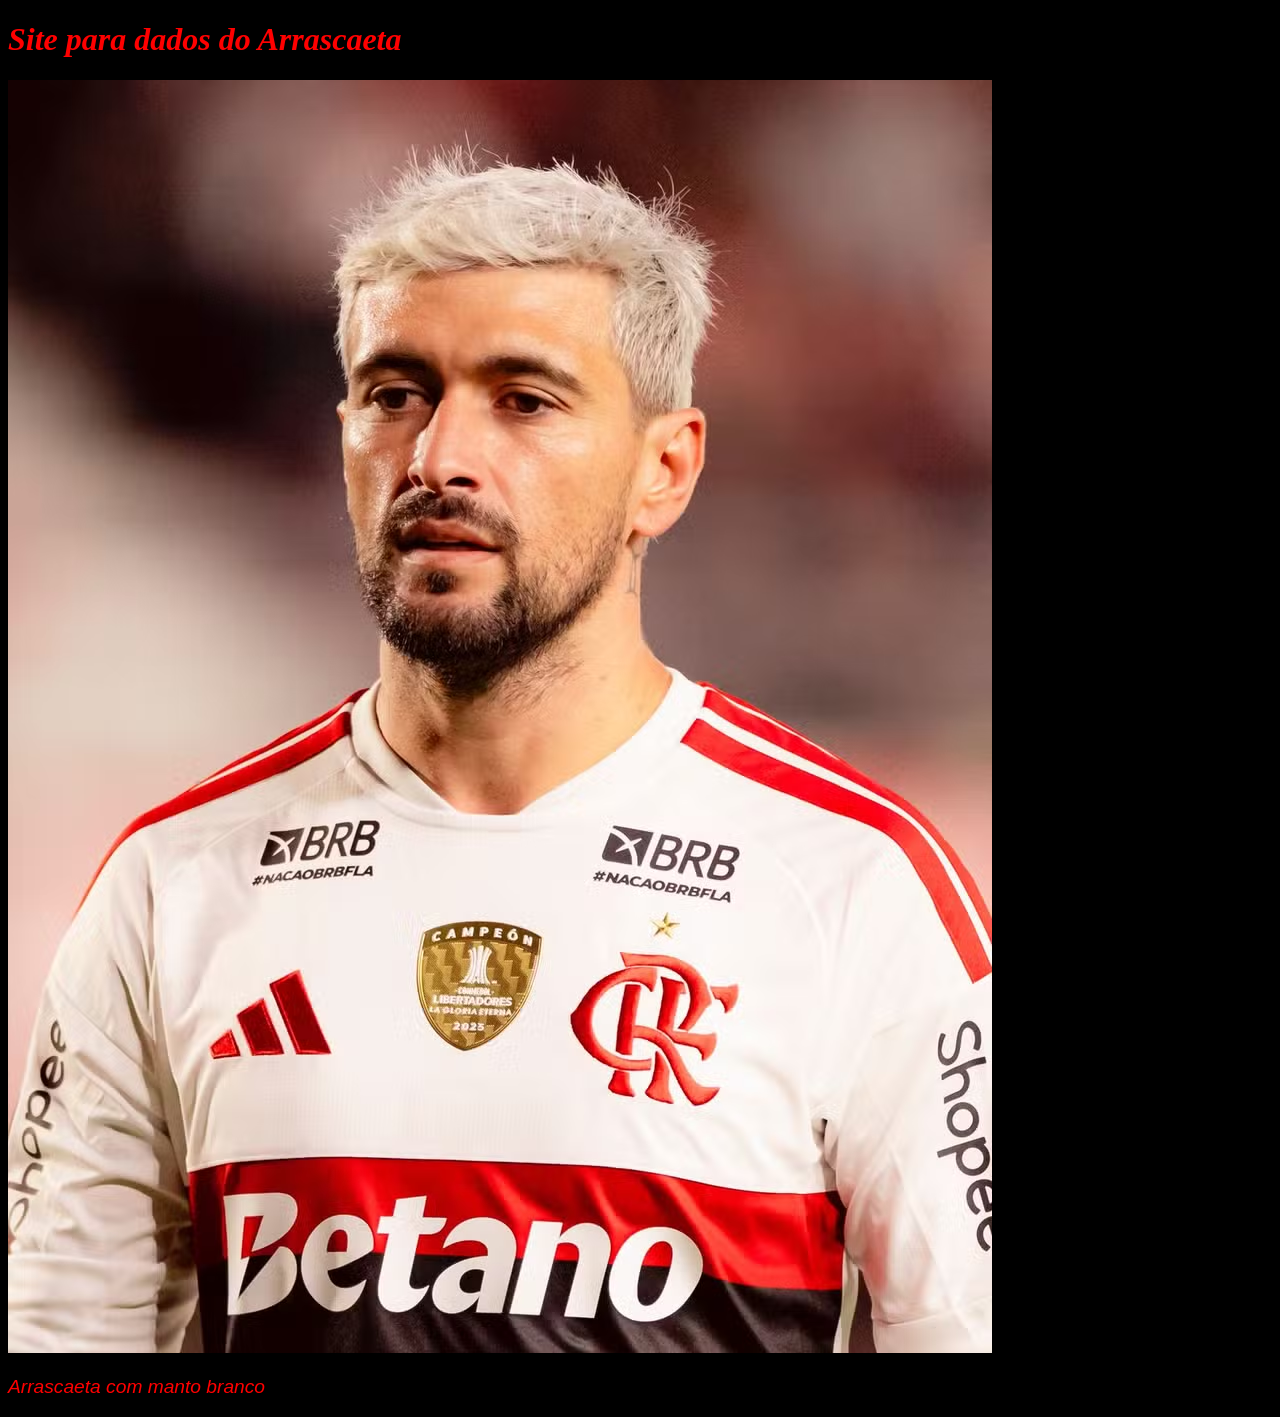
==== arrascasite.html @ 597c54d7 "Primeiro ArrascaMMIT" ====
<!DOCTYPE html>
<html lang="pt-br">
    <head>
        <meta charset="UTF-8">
        <link rel="stylesheet" href="CSS_ARRASCAETA.css"></link>
        <title>Arrascasite</title>
    </head>
    <body>
        <h1 style="color: red;"><span class="titulo-colorido">
            Site para dados do Arrascaeta
        </span></h1>
        <img src="arrascaeta_manto_branco.png" alt="Arrascaeta_manto_branco"></img>
        <!--Para colocar os textos espeficos eu primeiro declaro uma classe com SPAN CLASS="Nomme classe" no texto que quero mudar junto do css -->
        <!--Nao funcionou declarando o Span, usando o style direito no <P> apenas para texte, pesquisar metodo do SPAN depois -->
        <p style="color: red;" ><span class="texto-colorido"> Arrascaeta com manto branco</span></p>
    </body>
</meta>
</html>
---- CSS_ARRASCAETA.css ----
/* Precisa definir em qual classe vai ser aplicado o css para depois aplicar */
body {
    background-color: black;  
}

/* nao funcinou desta maneira
texto-colorido{
    color: red;
    font-family: 'Gill Sans', 'Gill Sans MT', Calibri, 'Trebuchet MS', sans-serif;
    font-style: italic;
}

titulo-colorido{
    color: red;
    font-family: Impact, Haettenschweiler, 'Arial Narrow Bold', sans-serif;
    font-style: oblique;
}
*/

h1 { 
    font-style: italic;
}

p { 
    font-family: Impact, Haettenschweiler, 'Arial Narrow Bold', sans-serif;
    font-style: oblique;
    font-size: larger;
}
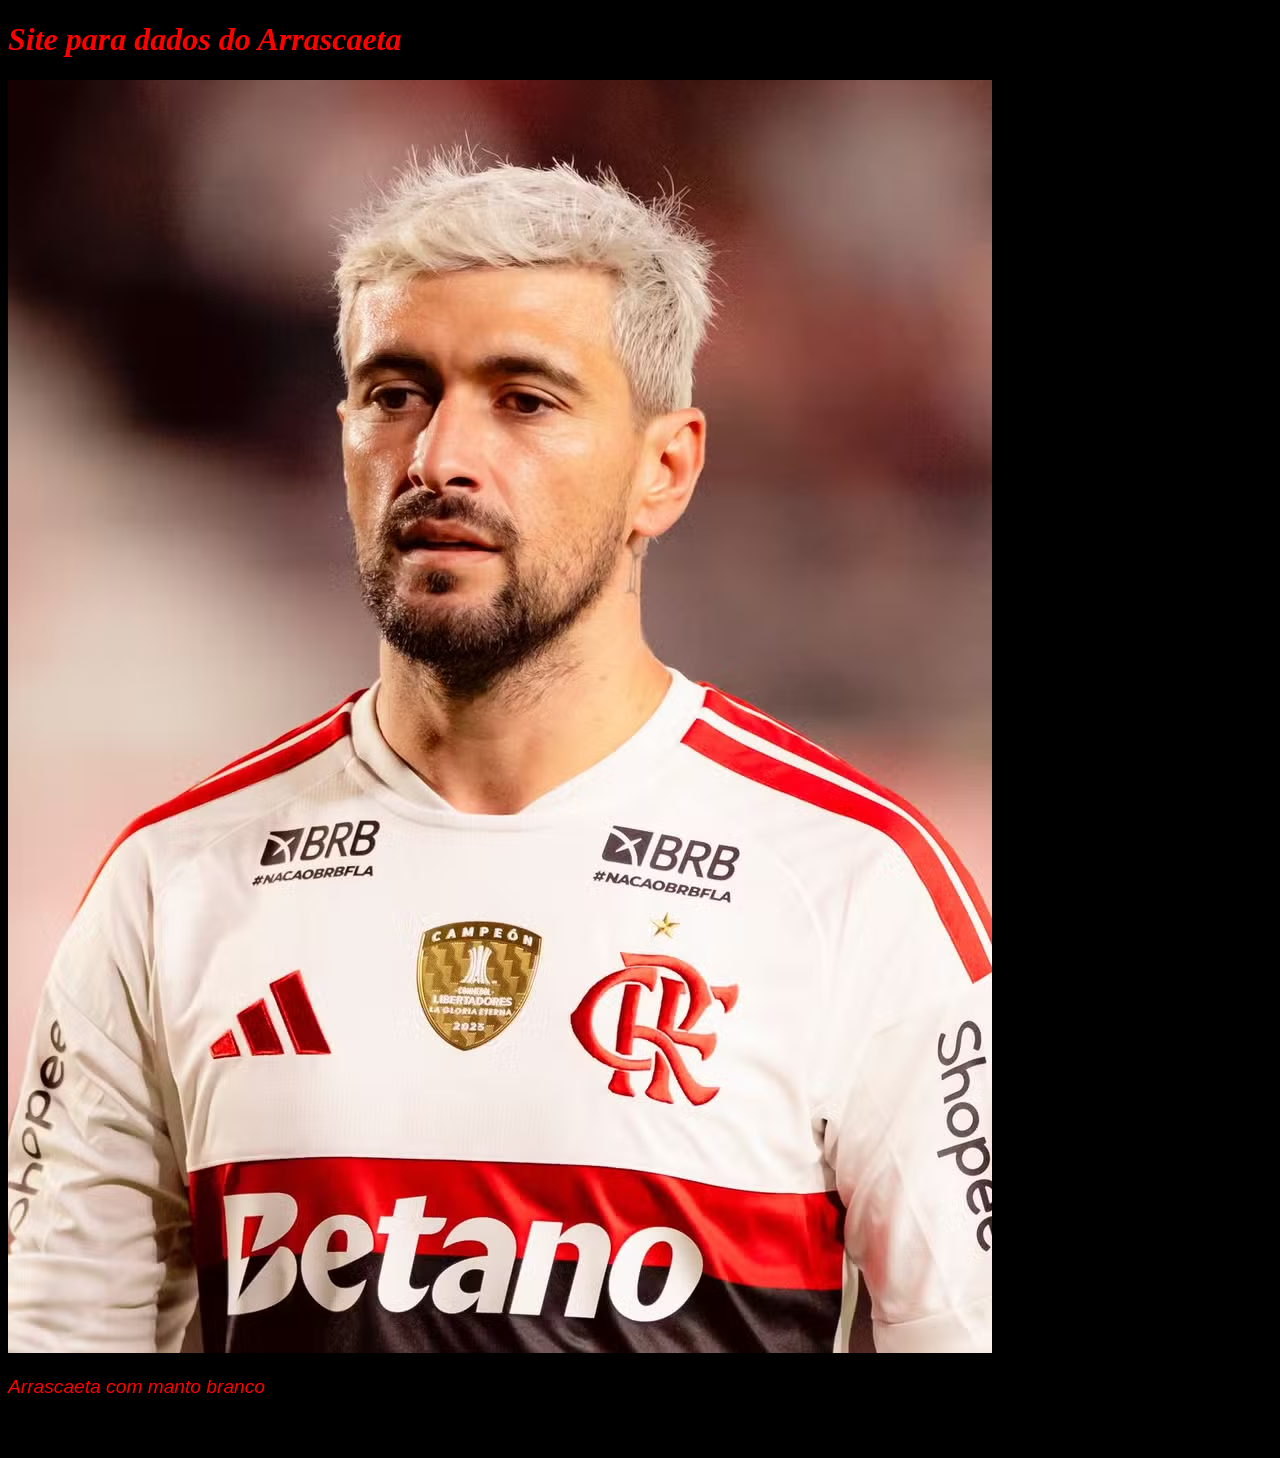
==== commit 972fe798: "Primeira alteracao" ====
--- a/arrascasite.html
+++ b/arrascasite.html
@@ -13,6 +13,7 @@
         <!--Para colocar os textos espeficos eu primeiro declaro uma classe com SPAN CLASS="Nomme classe" no texto que quero mudar junto do css -->
         <!--Nao funcionou declarando o Span, usando o style direito no <P> apenas para texte, pesquisar metodo do SPAN depois -->
         <p style="color: red;" ><span class="texto-colorido"> Arrascaeta com manto branco</span></p>
+        <p>apenas um teste de alteracao para ver como subir arquivos alterados no github, logo sumirei</p>
     </body>
 </meta>
 </html>
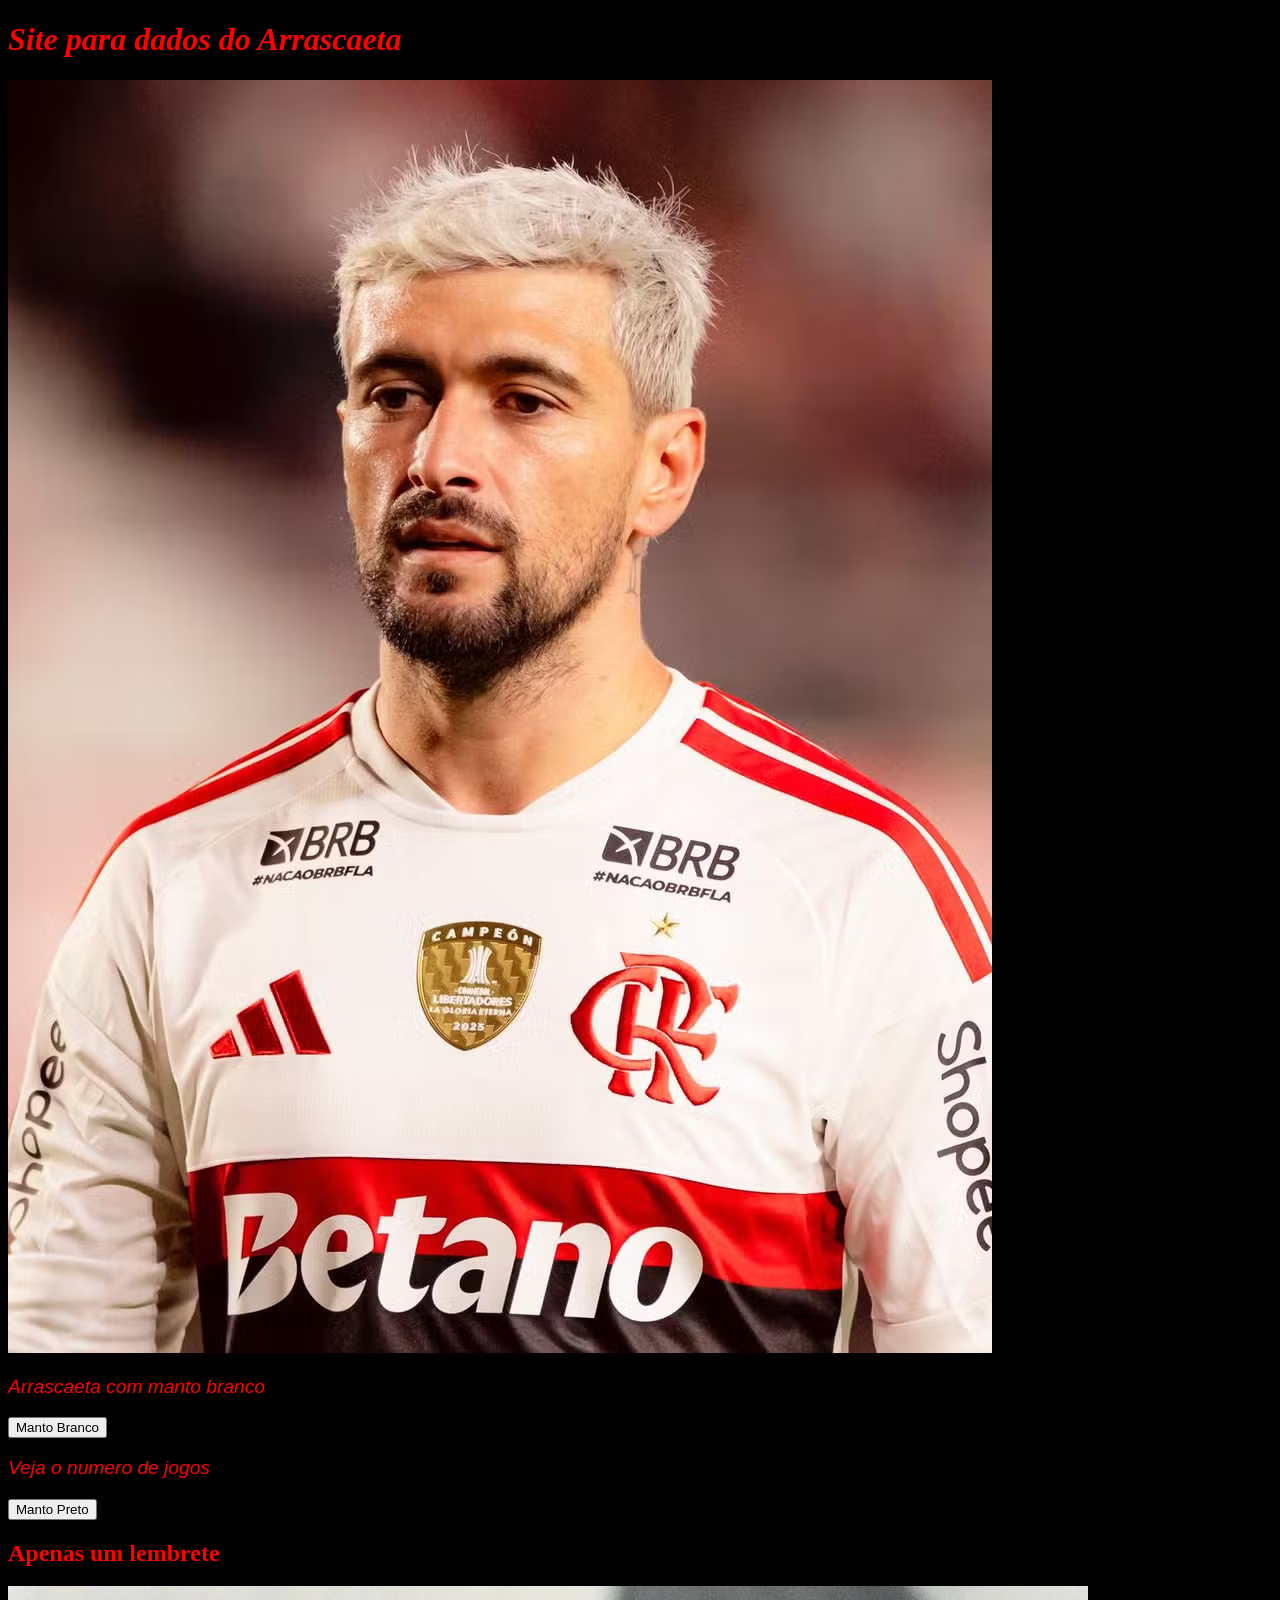
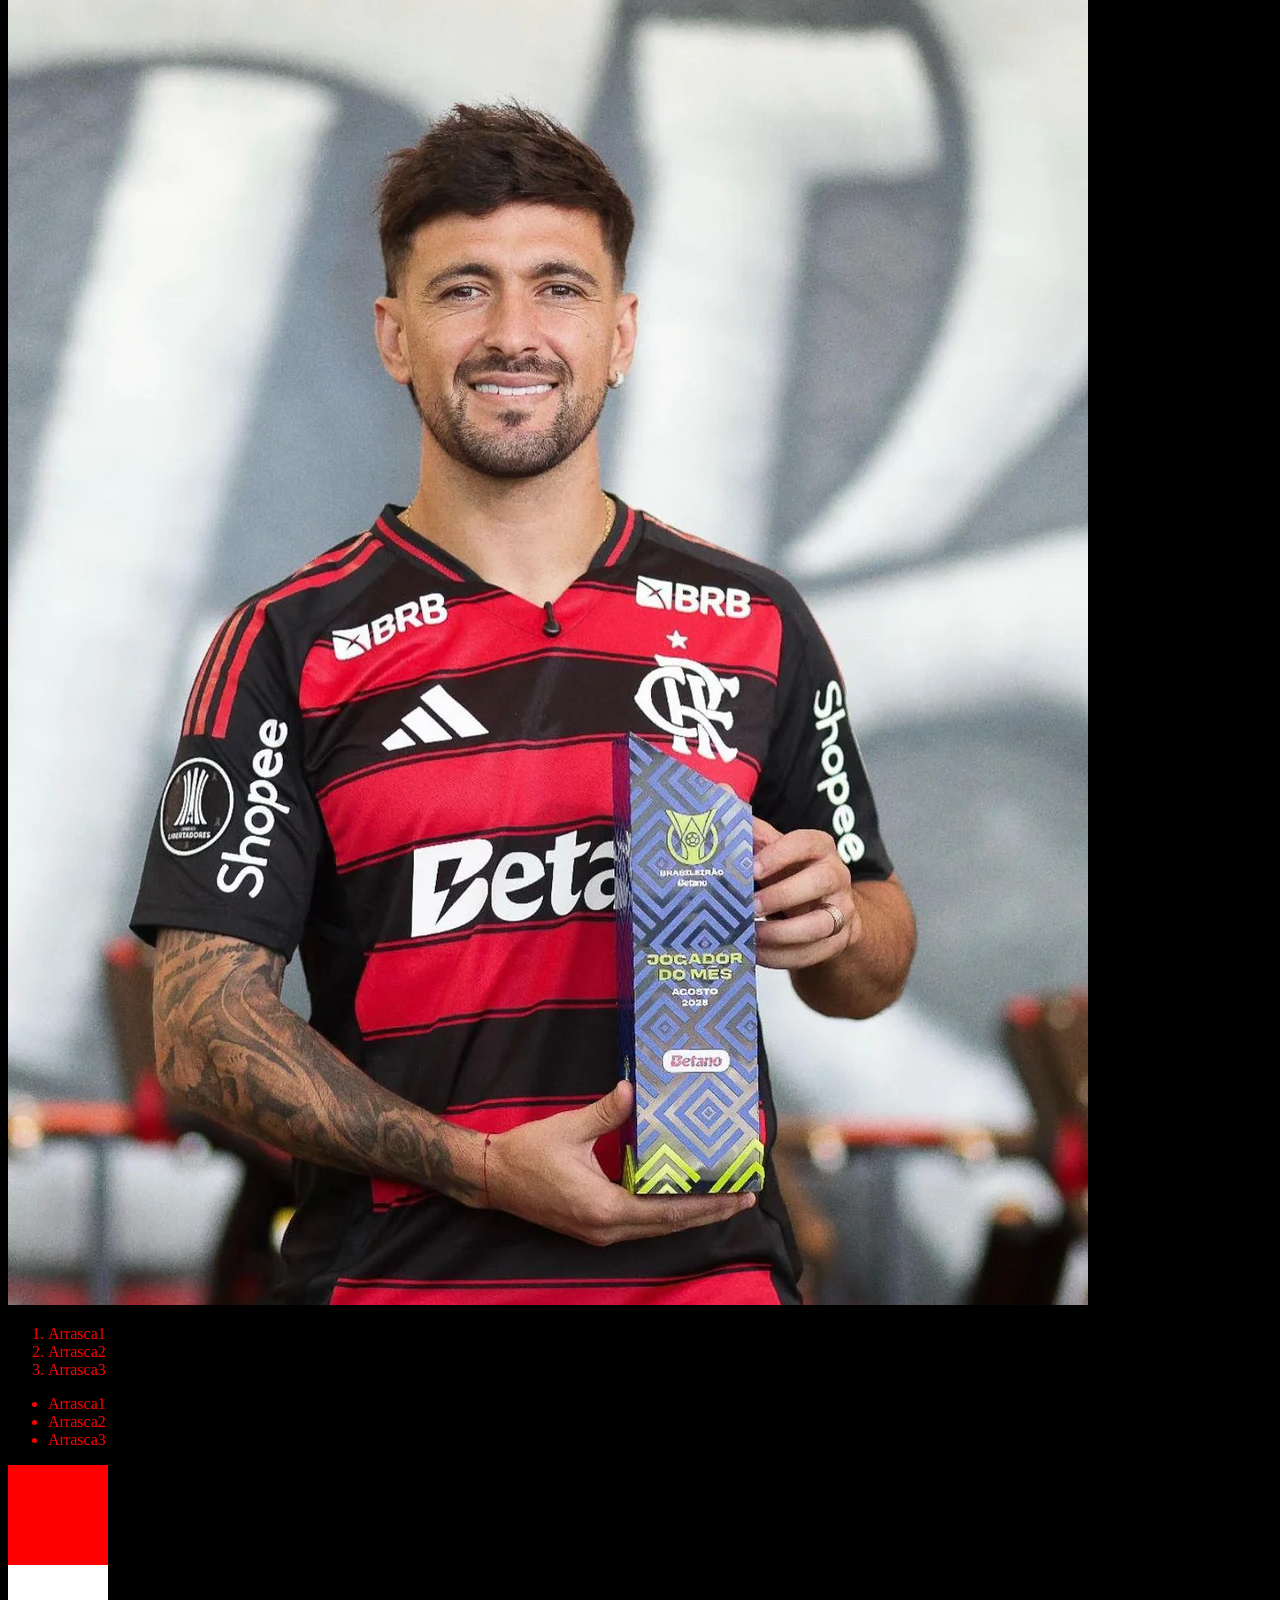
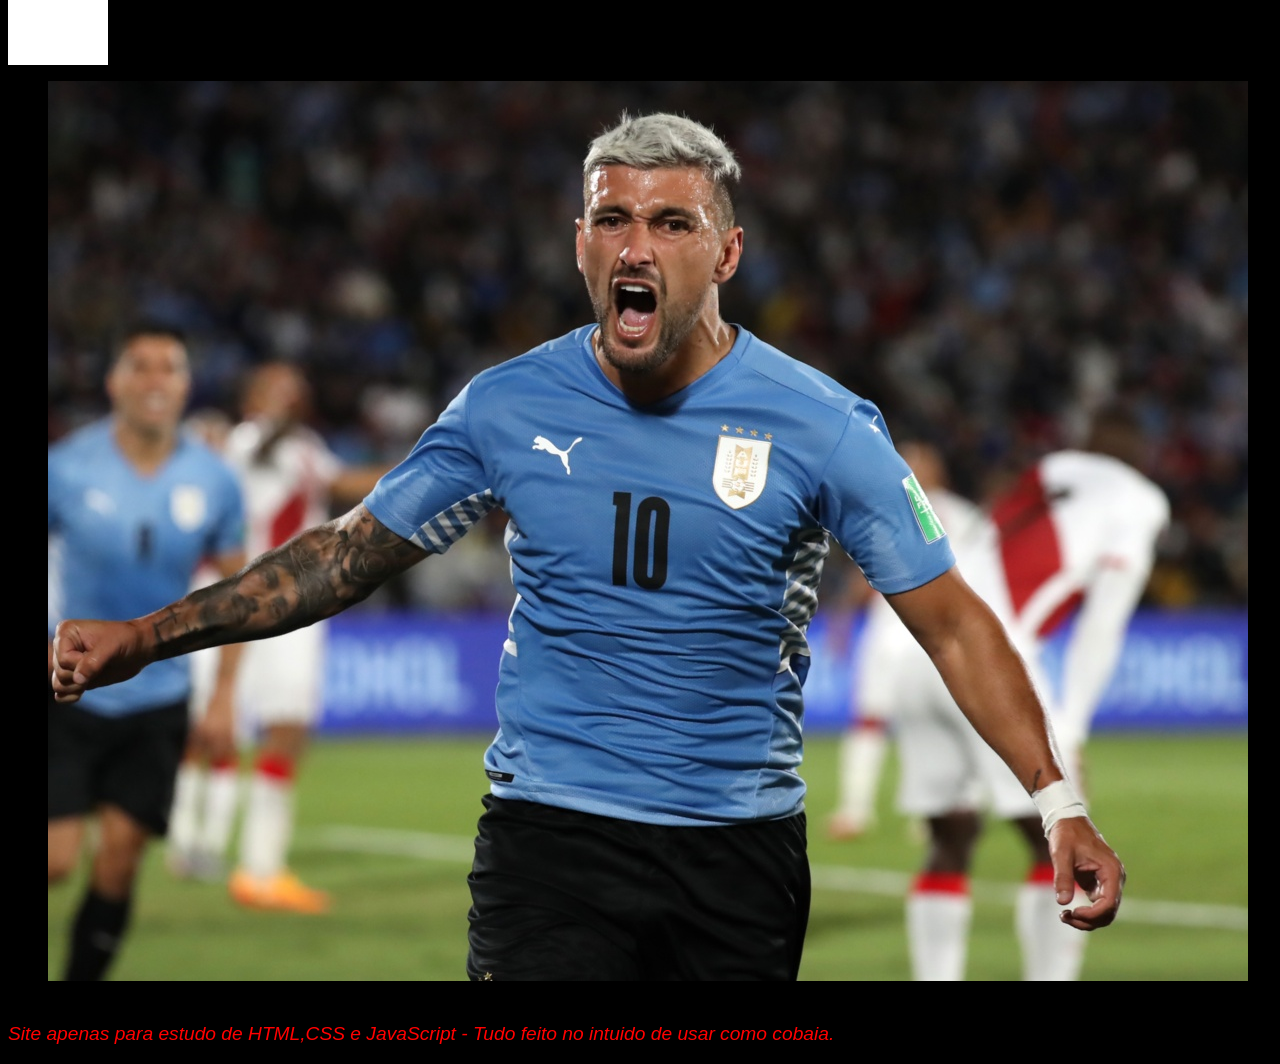
==== commit 8a567324: "Terceira Alteracao" ====
--- a/arrascasite.html
+++ b/arrascasite.html
@@ -3,17 +3,65 @@
     <head>
         <meta charset="UTF-8">
         <link rel="stylesheet" href="CSS_ARRASCAETA.css"></link>
+
+        <!--Usar futuramente qunando tiver mais codigo com o JS, por enquanto usar o do body por ser pouca coisa-->
+        <script src="arrascascript.js"></script>
         <title>Arrascasite</title>
     </head>
     <body>
-        <h1 style="color: red;"><span class="titulo-colorido">
+        <script>
+            alert("Bem vindo ao ArrascaSite!")
+        </script>
+        <h1 id = "Titulo" ><span class="titulo-colorido">
             Site para dados do Arrascaeta
         </span></h1>
-        <img src="arrascaeta_manto_branco.png" alt="Arrascaeta_manto_branco"></img>
+        <img src="arrascaeta_manto_branco.png" alt="Arrascaeta_manto_branco">
         <!--Para colocar os textos espeficos eu primeiro declaro uma classe com SPAN CLASS="Nomme classe" no texto que quero mudar junto do css -->
         <!--Nao funcionou declarando o Span, usando o style direito no <P> apenas para texte, pesquisar metodo do SPAN depois -->
         <p style="color: red;" ><span class="texto-colorido"> Arrascaeta com manto branco</span></p>
-        <p>apenas um teste de alteracao para ver como subir arquivos alterados no github, logo sumirei</p>
+        <button class="btn">Manto Branco</button>
+
+        <p>Veja o numero de jogos <a href="aqui vou colocar o link para outra pagina" clicando aqui></a></p>
+
+        <!-- Apenas um teste de Divs e sections com CSS -->
+        <!-- Button com class btn para criar um botao no html, ele ainda nao leva para nenhum lugar-->
+        <button class="btn">Manto Preto</button>
+        <section>
+            <h2 style="color: red">Apenas um lembrete</h2>
+        </section>
+      <div class="Foto" id="Arrasca-Foto">
+        <img src="arrascaeta_manto_um.webp" alt="Arrasca_manto_preto">
+      </div>
+
+      <!-- Lista numerica-->
+        <ol class="lista">
+            <li>Arrasca1</li>
+            <li>Arrasca2</li>
+            <li>Arrasca3</li>
+        </ol>
+
+        <!-- Lista com pontinhos-->
+        <ul class="lista">
+            <li>Arrasca1</li>
+            <li>Arrasca2</li>
+            <li>Arrasca3</li>
+        </ul>
+
+      <div class="box red-box"></div>
+      <div class="box white-box"></div>
+
+      <figure>
+        <img src="arrasca_uruguai.png">
+        <figcaption>Arrascaeta <em>Uruguai</em> <strong>RARA FOTO</strong></figcaption>
+        <!-- <EM> basicamente é enfase-->
+            <!-- <Strong> basicamente é o BOLD ou so NEGRITO mesmo-->
+      </figure>
+
     </body>
+    <footer>
+        <p>
+            Site apenas para estudo de HTML,CSS e JavaScript - Tudo feito no intuido de usar como cobaia. 
+        </p>
+    </footer>
 </meta>
 </html>
--- a/CSS_ARRASCAETA.css
+++ b/CSS_ARRASCAETA.css
@@ -1,7 +1,5 @@
 /* Precisa definir em qual classe vai ser aplicado o css para depois aplicar */
-body {
-    background-color: black;  
-}
+
 
 /* nao funcinou desta maneira
 texto-colorido{
@@ -17,12 +15,49 @@
 }
 */
 
-h1 { 
+
+/* nao funcionou
+#arrasca_1 {
+    width: 100px;
+    height: 100px;
+}
+
+/* nao funcionou
+.img { 
+    width: 200px;
+    height: 200px;
+}
+*/
+
+#Titulo { 
     font-style: italic;
+    color: red;
+}
+
+.box { 
+    width: 100px;
+    height: 100px;
+}
+
+.red-box { 
+    background-color: red;
+}
+
+.white-box { 
+    background-color: white;
+}
+
+.lista {
+    color: red;
+}
+
+body {
+    background-color: black;  
 }
 
 p { 
     font-family: Impact, Haettenschweiler, 'Arial Narrow Bold', sans-serif;
     font-style: oblique;
     font-size: larger;
+    color: red;
 }
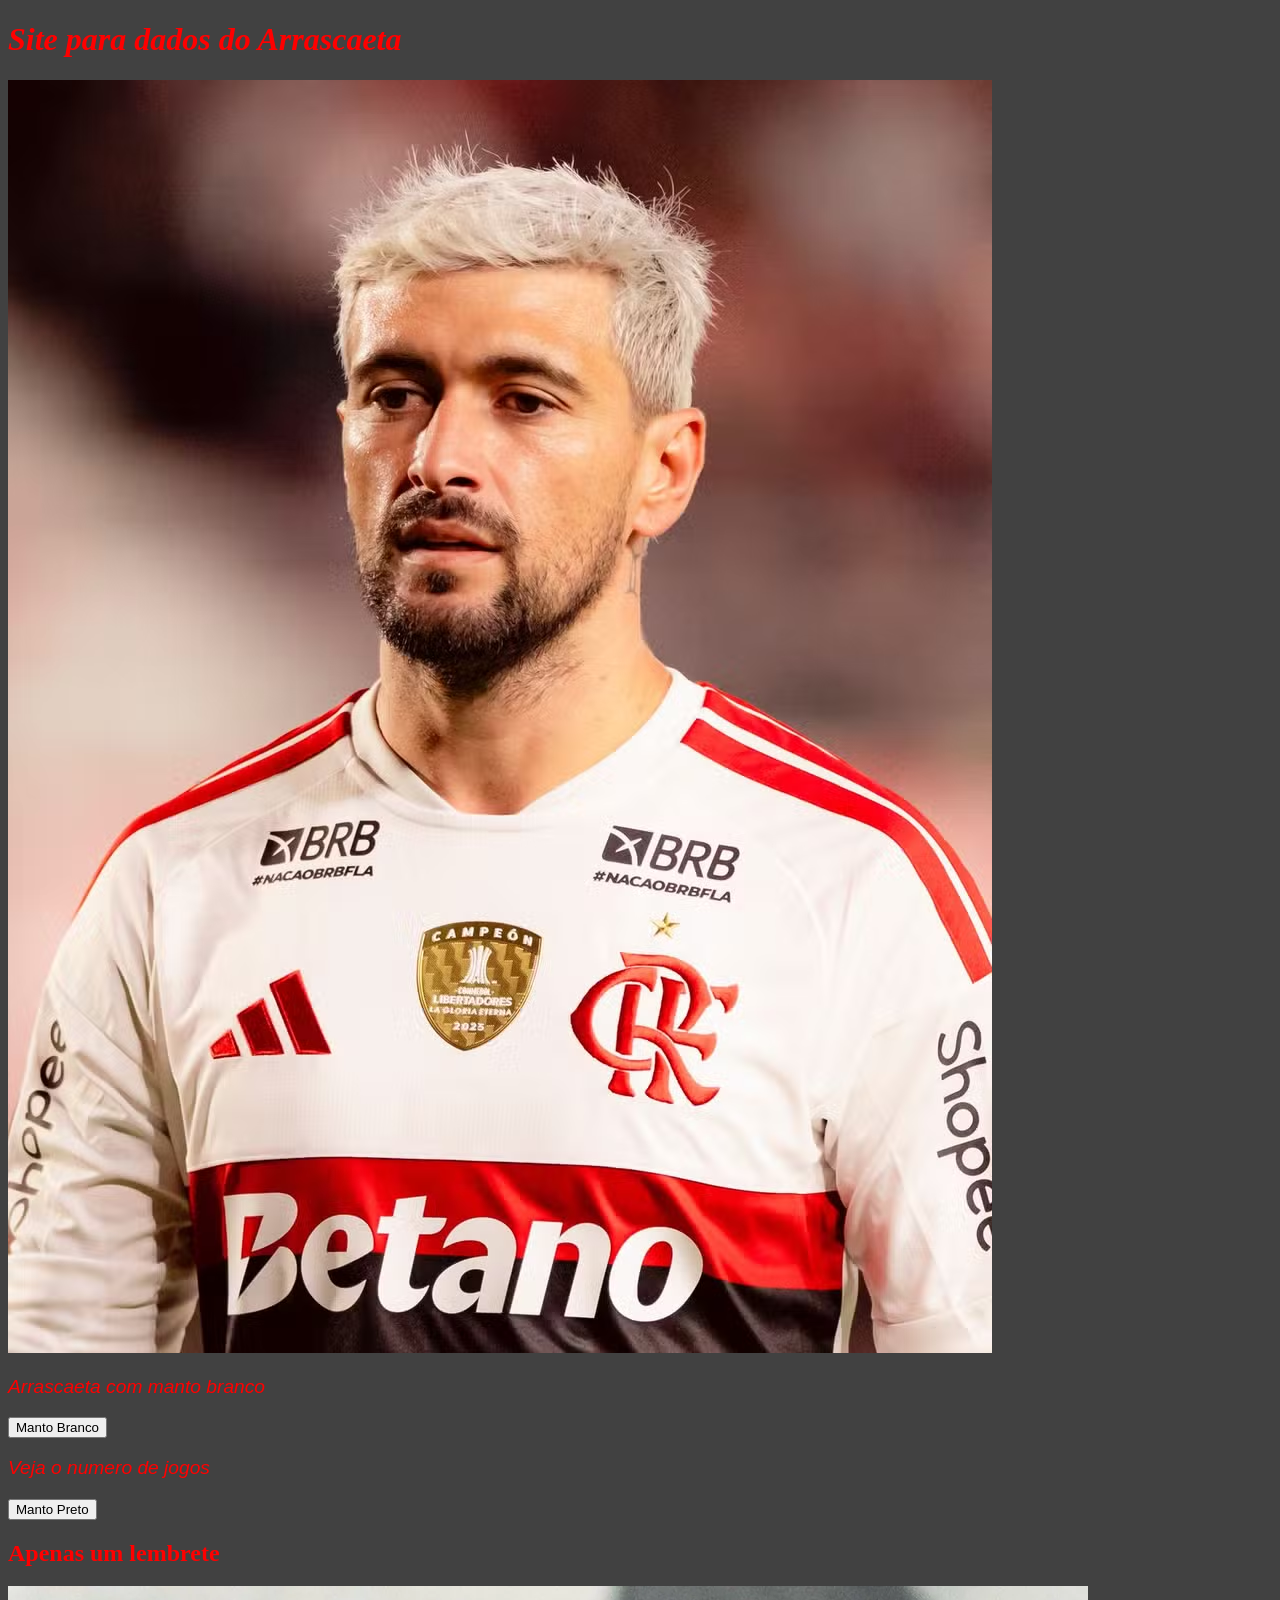
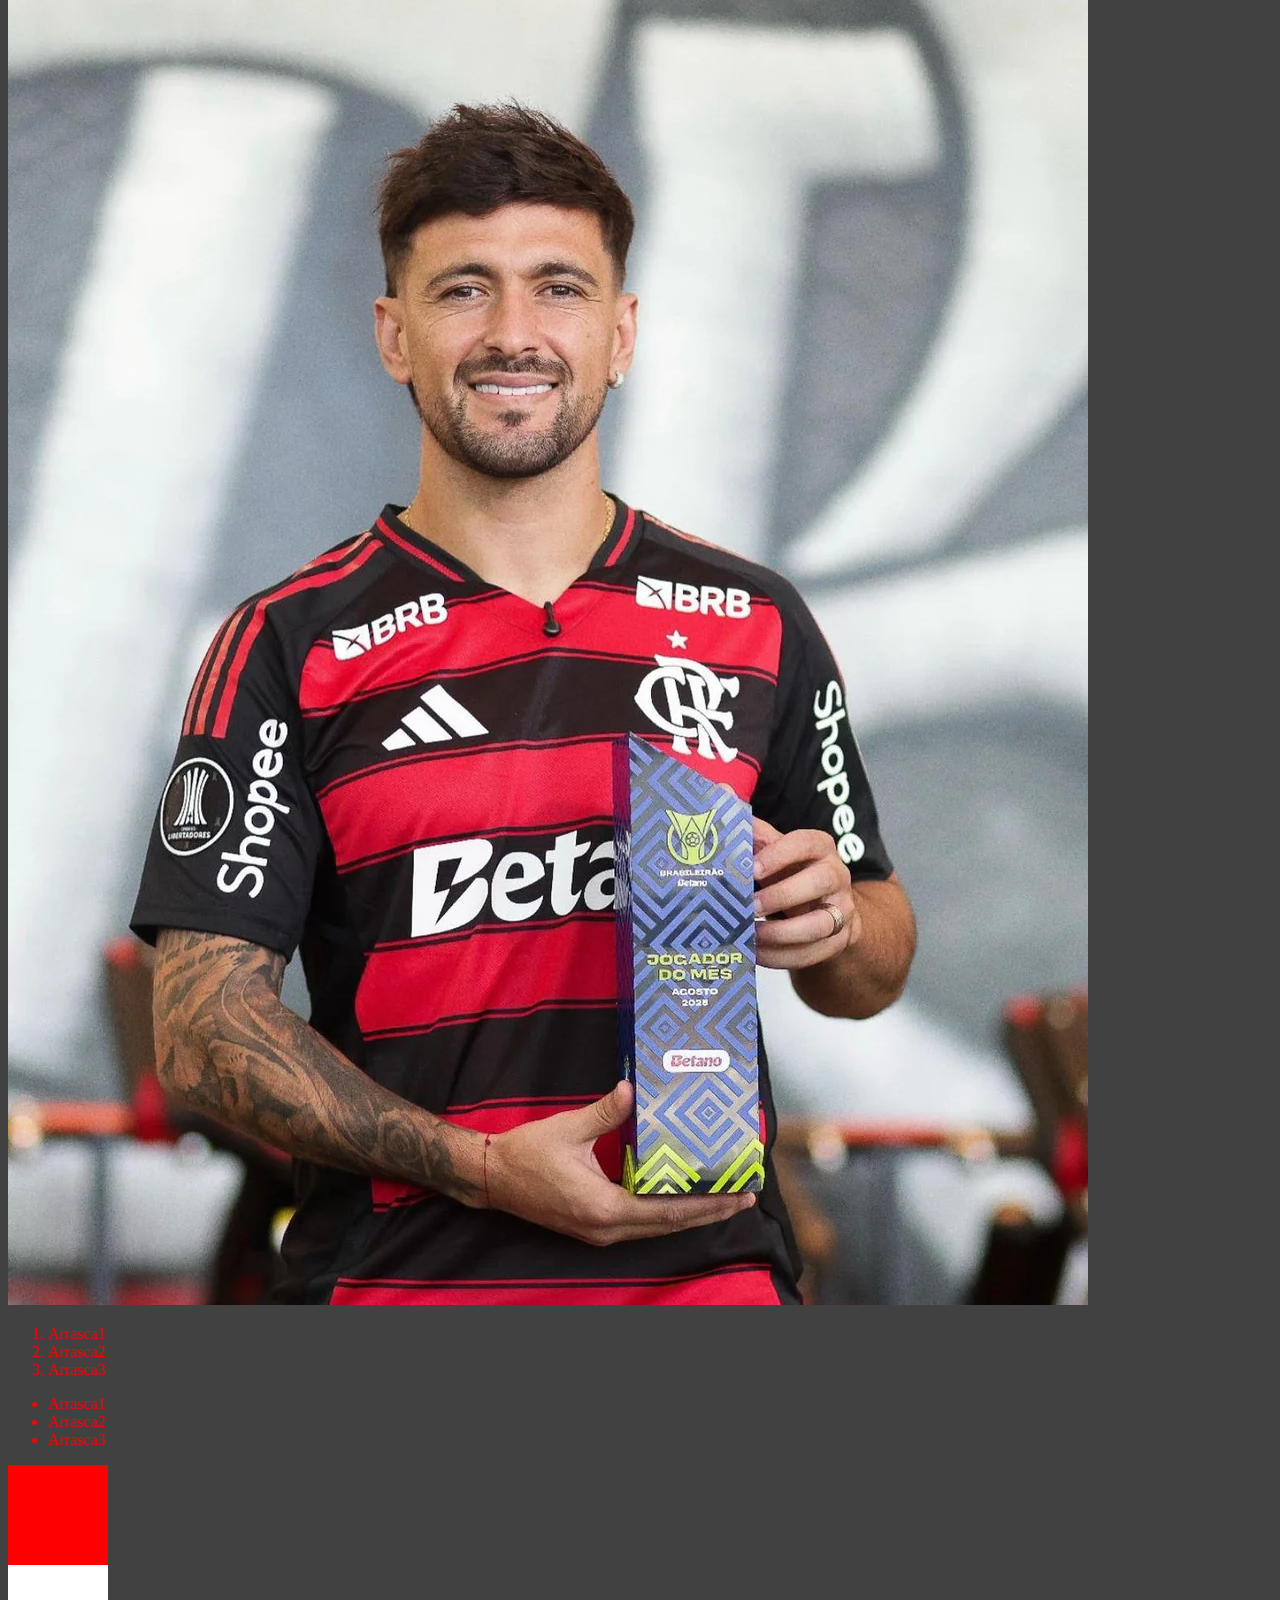
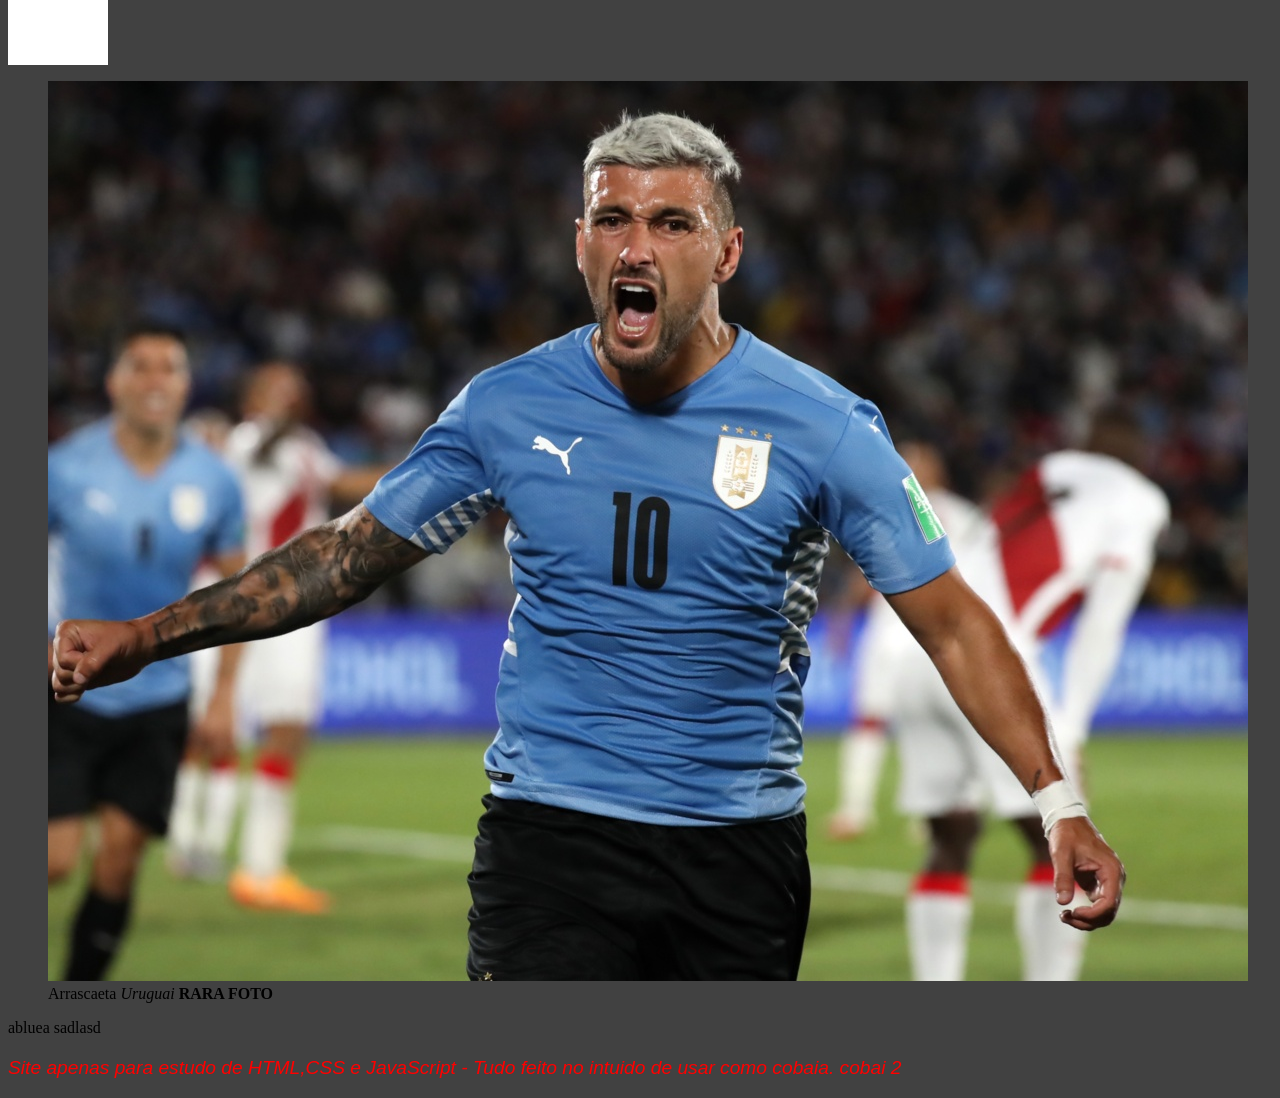
==== commit 60acf032: "alterecao 5" ====
--- a/arrascasite.html
+++ b/arrascasite.html
@@ -57,10 +57,14 @@
             <!-- <Strong> basicamente é o BOLD ou so NEGRITO mesmo-->
       </figure>
 
+      abluea
+      sadlasd
+
     </body>
     <footer>
         <p>
             Site apenas para estudo de HTML,CSS e JavaScript - Tudo feito no intuido de usar como cobaia. 
+            cobai 2
         </p>
     </footer>
 </meta>
--- a/CSS_ARRASCAETA.css
+++ b/CSS_ARRASCAETA.css
@@ -52,7 +52,7 @@
 }
 
 body {
-    background-color: black;  
+    background-color: rgba(0, 0, 0, 0.747);  
 }
 
 p { 
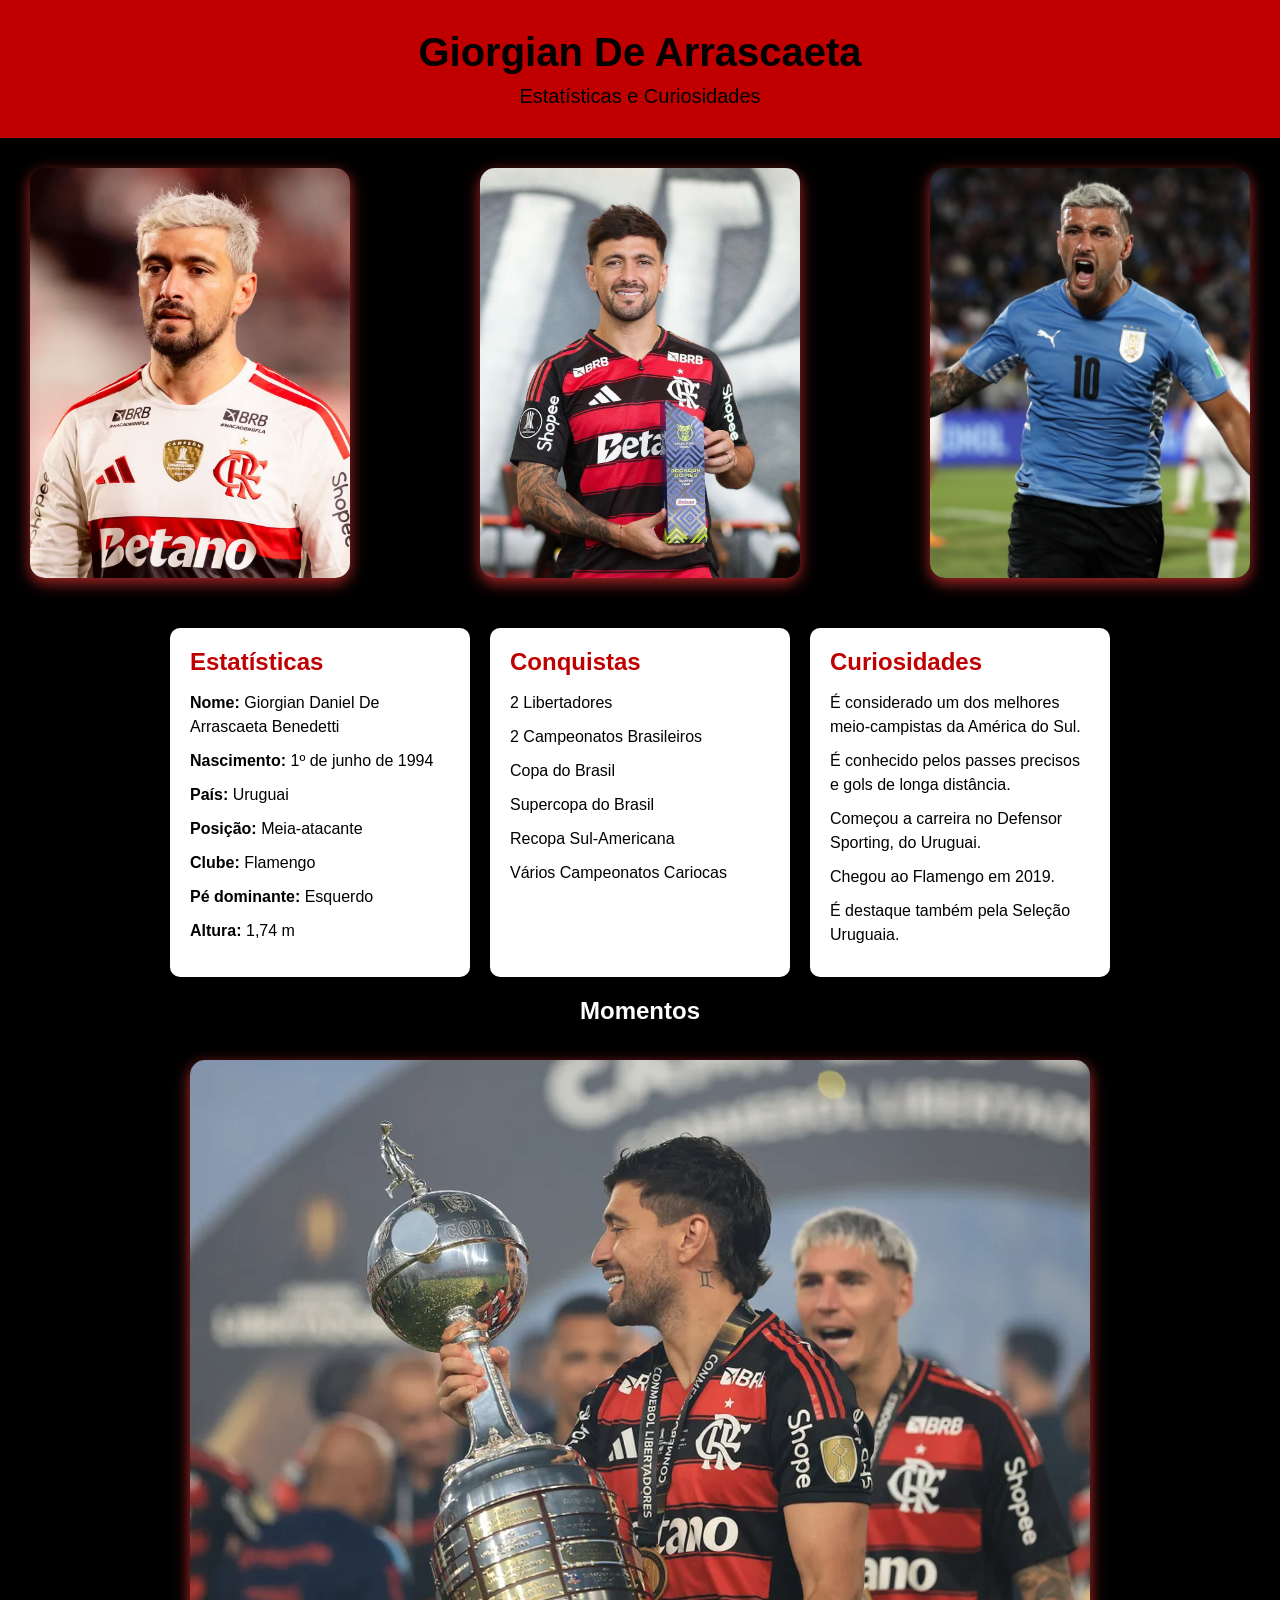
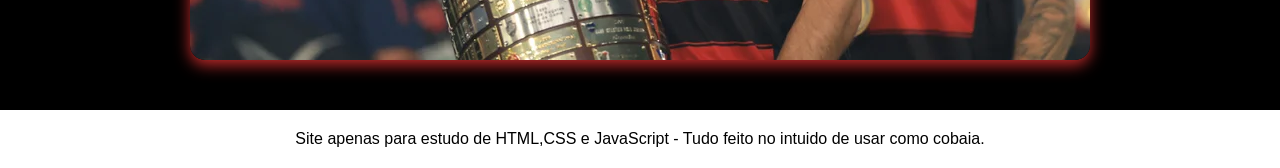
==== commit 285eb0eb: "master" ====
--- a/arrascasite.html
+++ b/arrascasite.html
@@ -8,64 +8,67 @@
         <script src="arrascascript.js"></script>
         <title>Arrascasite</title>
     </head>
-    <body>
-        <script>
-            alert("Bem vindo ao ArrascaSite!")
-        </script>
-        <h1 id = "Titulo" ><span class="titulo-colorido">
-            Site para dados do Arrascaeta
-        </span></h1>
-        <img src="arrascaeta_manto_branco.png" alt="Arrascaeta_manto_branco">
-        <!--Para colocar os textos espeficos eu primeiro declaro uma classe com SPAN CLASS="Nomme classe" no texto que quero mudar junto do css -->
-        <!--Nao funcionou declarando o Span, usando o style direito no <P> apenas para texte, pesquisar metodo do SPAN depois -->
-        <p style="color: red;" ><span class="texto-colorido"> Arrascaeta com manto branco</span></p>
-        <button class="btn">Manto Branco</button>
+  <header>
+    <h1>Giorgian De Arrascaeta</h1>
+    <p>Estatísticas e Curiosidades</p>
+</header>
 
-        <p>Veja o numero de jogos <a href="aqui vou colocar o link para outra pagina" clicando aqui></a></p>
 
-        <!-- Apenas um teste de Divs e sections com CSS -->
-        <!-- Button com class btn para criar um botao no html, ele ainda nao leva para nenhum lugar-->
-        <button class="btn">Manto Preto</button>
-        <section>
-            <h2 style="color: red">Apenas um lembrete</h2>
-        </section>
-      <div class="Foto" id="Arrasca-Foto">
-        <img src="arrascaeta_manto_um.webp" alt="Arrasca_manto_preto">
-      </div>
 
-      <!-- Lista numerica-->
-        <ol class="lista">
-            <li>Arrasca1</li>
-            <li>Arrasca2</li>
-            <li>Arrasca3</li>
-        </ol>
+<div class="arrascas">
+    <img src="arrascaeta_manto_branco.png" alt="arrascaeta_manto_branco">
+    <img src="arrascaeta_manto_um.webp" alt="arrascaeta_manto_um">
+    <img src="arrasca_uruguai.png" alt="arrasca_uruguai">
+</div>
 
-        <!-- Lista com pontinhos-->
-        <ul class="lista">
-            <li>Arrasca1</li>
-            <li>Arrasca2</li>
-            <li>Arrasca3</li>
+<section class="conteudo">
+    <div class="card">
+        <h2>Estatísticas</h2>
+        <ul>
+            <li><strong>Nome:</strong> Giorgian Daniel De Arrascaeta Benedetti</li>
+            <li><strong>Nascimento:</strong> 1º de junho de 1994</li>
+            <li><strong>País:</strong> Uruguai</li>
+            <li><strong>Posição:</strong> Meia-atacante</li>
+            <li><strong>Clube:</strong> Flamengo</li>
+            <li><strong>Pé dominante:</strong> Esquerdo</li>
+            <li><strong>Altura:</strong> 1,74 m</li>
         </ul>
+    </div>
 
-      <div class="box red-box"></div>
-      <div class="box white-box"></div>
+    <div class="card">
+        <h2>Conquistas</h2>
+        <ul>
+            <li>2 Libertadores</li>
+            <li>2 Campeonatos Brasileiros</li>
+            <li>Copa do Brasil</li>
+            <li>Supercopa do Brasil</li>
+            <li>Recopa Sul-Americana</li>
+            <li>Vários Campeonatos Cariocas</li>
+        </ul>
+    </div>
 
-      <figure>
-        <img src="arrasca_uruguai.png">
-        <figcaption>Arrascaeta <em>Uruguai</em> <strong>RARA FOTO</strong></figcaption>
-        <!-- <EM> basicamente é enfase-->
-            <!-- <Strong> basicamente é o BOLD ou so NEGRITO mesmo-->
-      </figure>
+    <div class="card">
+        <h2>Curiosidades</h2>
+        <ul>
+            <li>É considerado um dos melhores meio-campistas da América do Sul.</li>
+            <li>É conhecido pelos passes precisos e gols de longa distância.</li>
+            <li>Começou a carreira no Defensor Sporting, do Uruguai.</li>
+            <li>Chegou ao Flamengo em 2019.</li>
+            <li>É destaque também pela Seleção Uruguaia.</li>
+        </ul>
+    </div>
 
-      abluea
-      sadlasd
+    <div class="moments">
+        <h2>Momentos</h2>
+        <img src="liberta_2025.png" alt="titulo_liberta_2025">
+    </div>
+</section>
 
-    </body>
     <footer>
         <p>
             Site apenas para estudo de HTML,CSS e JavaScript - Tudo feito no intuido de usar como cobaia. 
-            cobai 2
         </p>
     </footer>
+    
 </meta>
 </html>
--- a/CSS_ARRASCAETA.css
+++ b/CSS_ARRASCAETA.css
@@ -1,63 +1,121 @@
 /* Precisa definir em qual classe vai ser aplicado o css para depois aplicar */
 
 
-/* nao funcinou desta maneira
-texto-colorido{
-    color: red;
-    font-family: 'Gill Sans', 'Gill Sans MT', Calibri, 'Trebuchet MS', sans-serif;
-    font-style: italic;
+*{
+    margin:0;
+    padding:0;
+    box-sizing:border-box;
+    font-family:Arial, Helvetica, sans-serif;
 }
 
-titulo-colorido{
-    color: red;
-    font-family: Impact, Haettenschweiler, 'Arial Narrow Bold', sans-serif;
-    font-style: oblique;
+body{
+    background:#000000;
 }
-*/
+
+header{
+    background:#c00000;
+    color:rgb(0, 0, 0);
+    text-align:center;
+    padding:30px;
+}
+
+header h1{
+    font-size:40px;
+}
+
+header p{
+    margin-top:10px;
+    font-size:20px;
+}
+
+.banner{
+    display:flex;
+    justify-content:center;
+    margin:30px;
+}
 
 
-/* nao funcionou
-#arrasca_1 {
-    width: 100px;
-    height: 100px;
+.banner img{
+    width:320px;
+    border-radius:15px;
+    box-shadow:0 5px 15px rgba(192, 42, 42, 0.897);
 }
 
-/* nao funcionou
-.img { 
-    width: 200px;
-    height: 200px;
-}
-*/
-
-#Titulo { 
-    font-style: italic;
-    color: red;
+.arrascas{
+    display: flex;
+    justify-content: space-between;
+    align-items: center;
+    width: 100%;
+    padding: 30px;
 }
 
-.box { 
-    width: 100px;
-    height: 100px;
+.arrascas img{
+    width: 320px;
+    height: 410px;
+    object-fit: cover; 
+    border-radius: 15px;
+    box-shadow: 0 5px 15px rgba(192, 42, 42, 0.897);
 }
 
-.red-box { 
-    background-color: red;
+.conteudo{
+    display:flex;
+    justify-content:center;
+    gap:20px;
+    flex-wrap:wrap;
+    padding:20px;
 }
 
-.white-box { 
-    background-color: white;
+.card{
+    background:rgb(255, 255, 255);
+    width:300px;
+    padding:20px;
+    border-radius:10px;
+    box-shadow:0 5px 15px rgba(0,0,0,.2);
+    transition:.3s;
 }
 
-.lista {
-    color: red;
+.card:hover{
+    transform:translateY(-8px);
 }
 
-body {
-    background-color: rgba(0, 0, 0, 0.747);  
+.card h2{
+    color:#c00000;
+    margin-bottom:15px;
 }
 
-p { 
-    font-family: Impact, Haettenschweiler, 'Arial Narrow Bold', sans-serif;
-    font-style: oblique;
-    font-size: larger;
-    color: red;
+.card ul{
+    list-style:none;
+}
+
+.card li{
+    margin-bottom:10px;
+    line-height:1.5;
+}
+
+.moments { 
+    display: flex;
+    flex-direction: column;
+    align-items: center; 
+    gap: 20px;
+    width: 100%;
+}
+
+.moments h2 { 
+    color:#ffffff;
+    margin-bottom:15px;
+}
+
+.moments img { 
+    width: 900px;
+    max-width: 100;
+    border-radius: 15px;      
+    box-shadow: 0 5px 15px rgba(204, 45, 45, 0.945);
+}
+
+footer{
+    background:#ffffff;
+    color:rgb(0, 0, 0);
+    text-align:center;
+    padding:20px;
+    margin-top:30px;
 }
